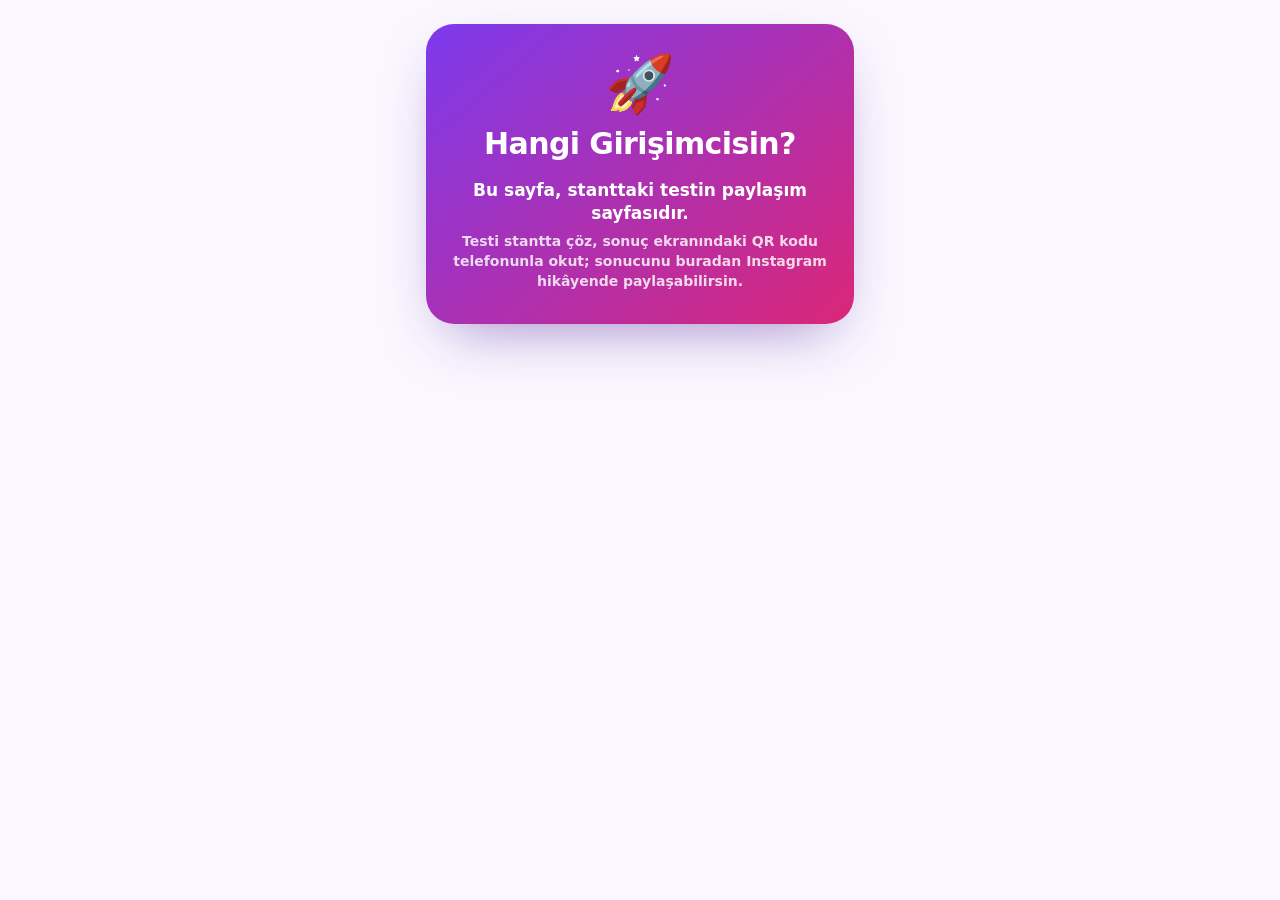
==== index.html @ 917a7aa8 "Paylaşım sitesi: 10 kişi sayfası ve Instagram hikâye görselleri Hangi Girişimcisin? uygulamasında `n" ====
<!doctype html>
<html lang="tr">
<head>
<meta charset="utf-8">
<meta name="viewport" content="width=device-width, initial-scale=1, viewport-fit=cover">
<title>Hangi Girişimcisin?</title>
<meta name="description" content="Karar verme şeklin, risk algın ve çalışma tarzın hangi girişimciyle örtüşüyor? 10 kısa soru, 2 dakika.">
<meta name="robots" content="noindex">
<meta name="theme-color" content="#7c3aed">
<link rel="stylesheet" href="https://arifemre1939.github.io/hangi-girisimcisin-paylas/stil.css">
<style>:root{--g1:#7c3aed;--g2:#db2777}</style>
</head>
<body>
<main>
  <section class="kart">
    <div class="emoji" aria-hidden="true">🚀</div>
    <h1>Hangi Girişimcisin?</h1>
    <p class="slogan">Bu sayfa, stanttaki testin paylaşım sayfasıdır.</p>
    <p class="unvan">Testi stantta çöz, sonuç ekranındaki QR kodu telefonunla okut; sonucunu buradan Instagram hikâyende paylaşabilirsin.</p>
  </section>
</main>
</body>
</html>
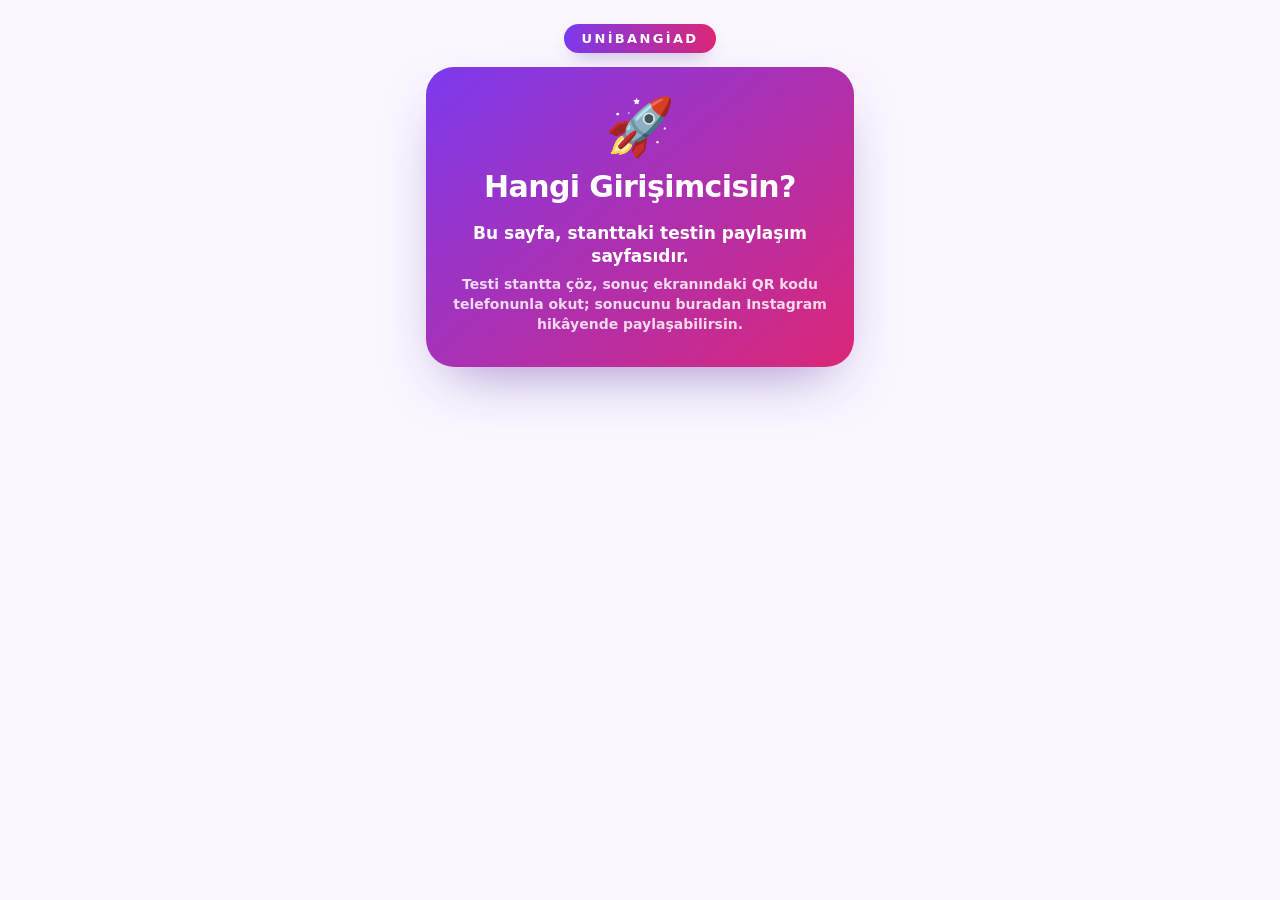
==== commit dee40b27: "Profil çubukları yenilendi, UNİBANGİAD rozeti eklendi Co-Authored-By: Claude Opus 5.5 <noreply@anthr" ====
--- a/index.html
+++ b/index.html
@@ -12,6 +12,7 @@
 </head>
 <body>
 <main>
+  <p class="marka">UNİBANGİAD</p>
   <section class="kart">
     <div class="emoji" aria-hidden="true">🚀</div>
     <h1>Hangi Girişimcisin?</h1>
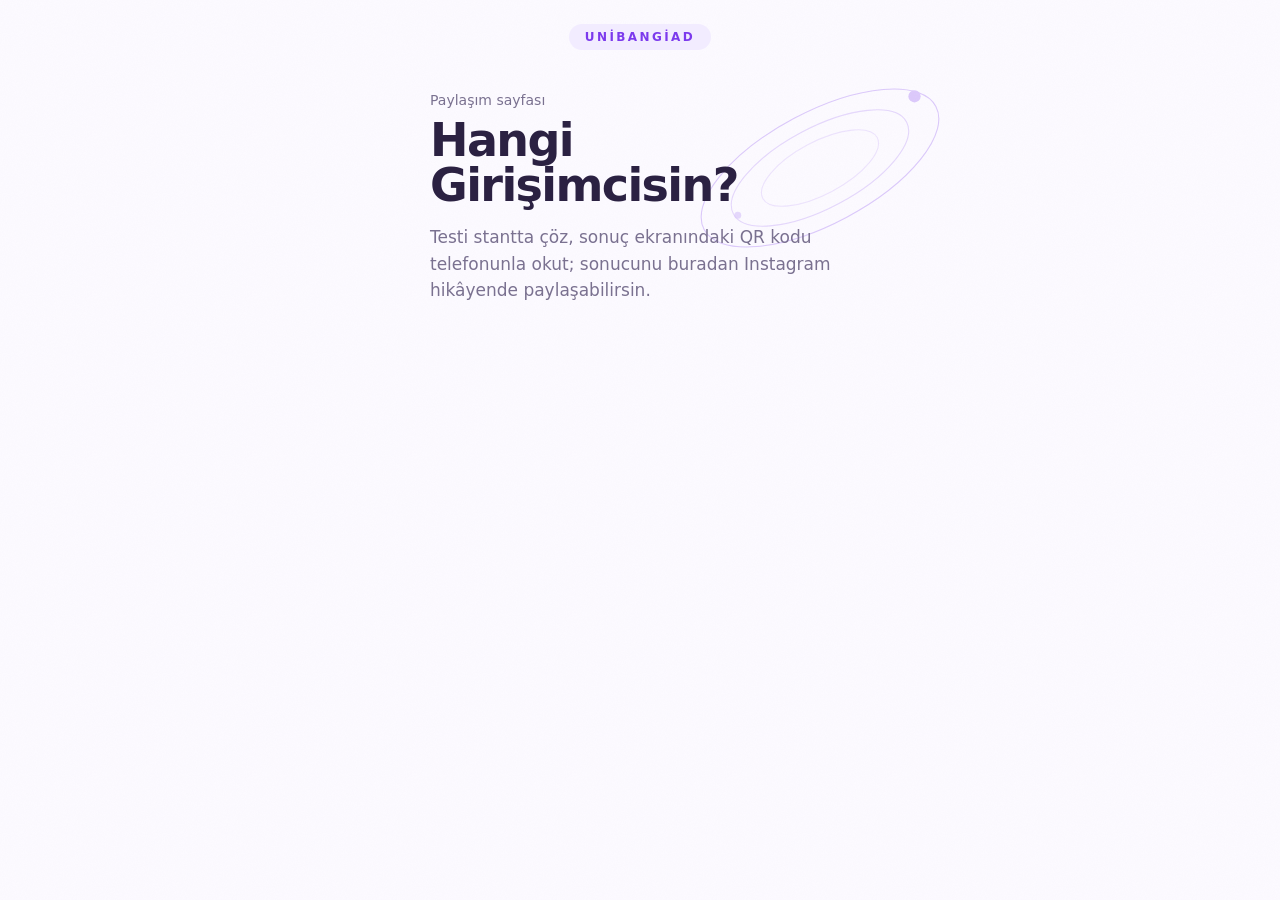
==== commit 5ebc7f96: "Yeni tasarım: hep aydınlık, açık tonlu hikâye görselleri" ====
--- a/index.html
+++ b/index.html
@@ -6,18 +6,19 @@
 <title>Hangi Girişimcisin?</title>
 <meta name="description" content="Karar verme şeklin, risk algın ve çalışma tarzın hangi girişimciyle örtüşüyor? 10 kısa soru, 2 dakika.">
 <meta name="robots" content="noindex">
-<meta name="theme-color" content="#7c3aed">
+<meta name="theme-color" content="#fcfaff">
+<meta name="color-scheme" content="light">
 <link rel="stylesheet" href="https://arifemre1939.github.io/hangi-girisimcisin-paylas/stil.css">
-<style>:root{--g1:#7c3aed;--g2:#db2777}</style>
+<link rel="icon" type="image/svg+xml" href="https://arifemre1939.github.io/hangi-girisimcisin-paylas/ikon.svg">
 </head>
 <body>
 <main>
-  <p class="marka">UNİBANGİAD</p>
-  <section class="kart">
-    <div class="emoji" aria-hidden="true">🚀</div>
+  <p class="marka" translate="no">UNİBANGİAD</p>
+  <section class="giris">
+    <svg viewBox="0 0 320 320" fill="none" aria-hidden="true" class="pointer-events-none select-none yorunge"><g transform="rotate(-28 160 160)" stroke="currentColor" stroke-width="1.25"><ellipse cx="160" cy="160" rx="150" ry="64"></ellipse><ellipse cx="160" cy="160" rx="112" ry="46" opacity="0.7"></ellipse><ellipse cx="160" cy="160" rx="74" ry="30" opacity="0.45"></ellipse></g><circle cx="268" cy="78" r="7" fill="currentColor"></circle><circle cx="66" cy="214" r="4" fill="currentColor" opacity="0.7"></circle></svg>
+    <p class="etiket">Paylaşım sayfası</p>
     <h1>Hangi Girişimcisin?</h1>
-    <p class="slogan">Bu sayfa, stanttaki testin paylaşım sayfasıdır.</p>
-    <p class="unvan">Testi stantta çöz, sonuç ekranındaki QR kodu telefonunla okut; sonucunu buradan Instagram hikâyende paylaşabilirsin.</p>
+    <p class="metin">Testi stantta çöz, sonuç ekranındaki QR kodu telefonunla okut; sonucunu buradan Instagram hikâyende paylaşabilirsin.</p>
   </section>
 </main>
 </body>
